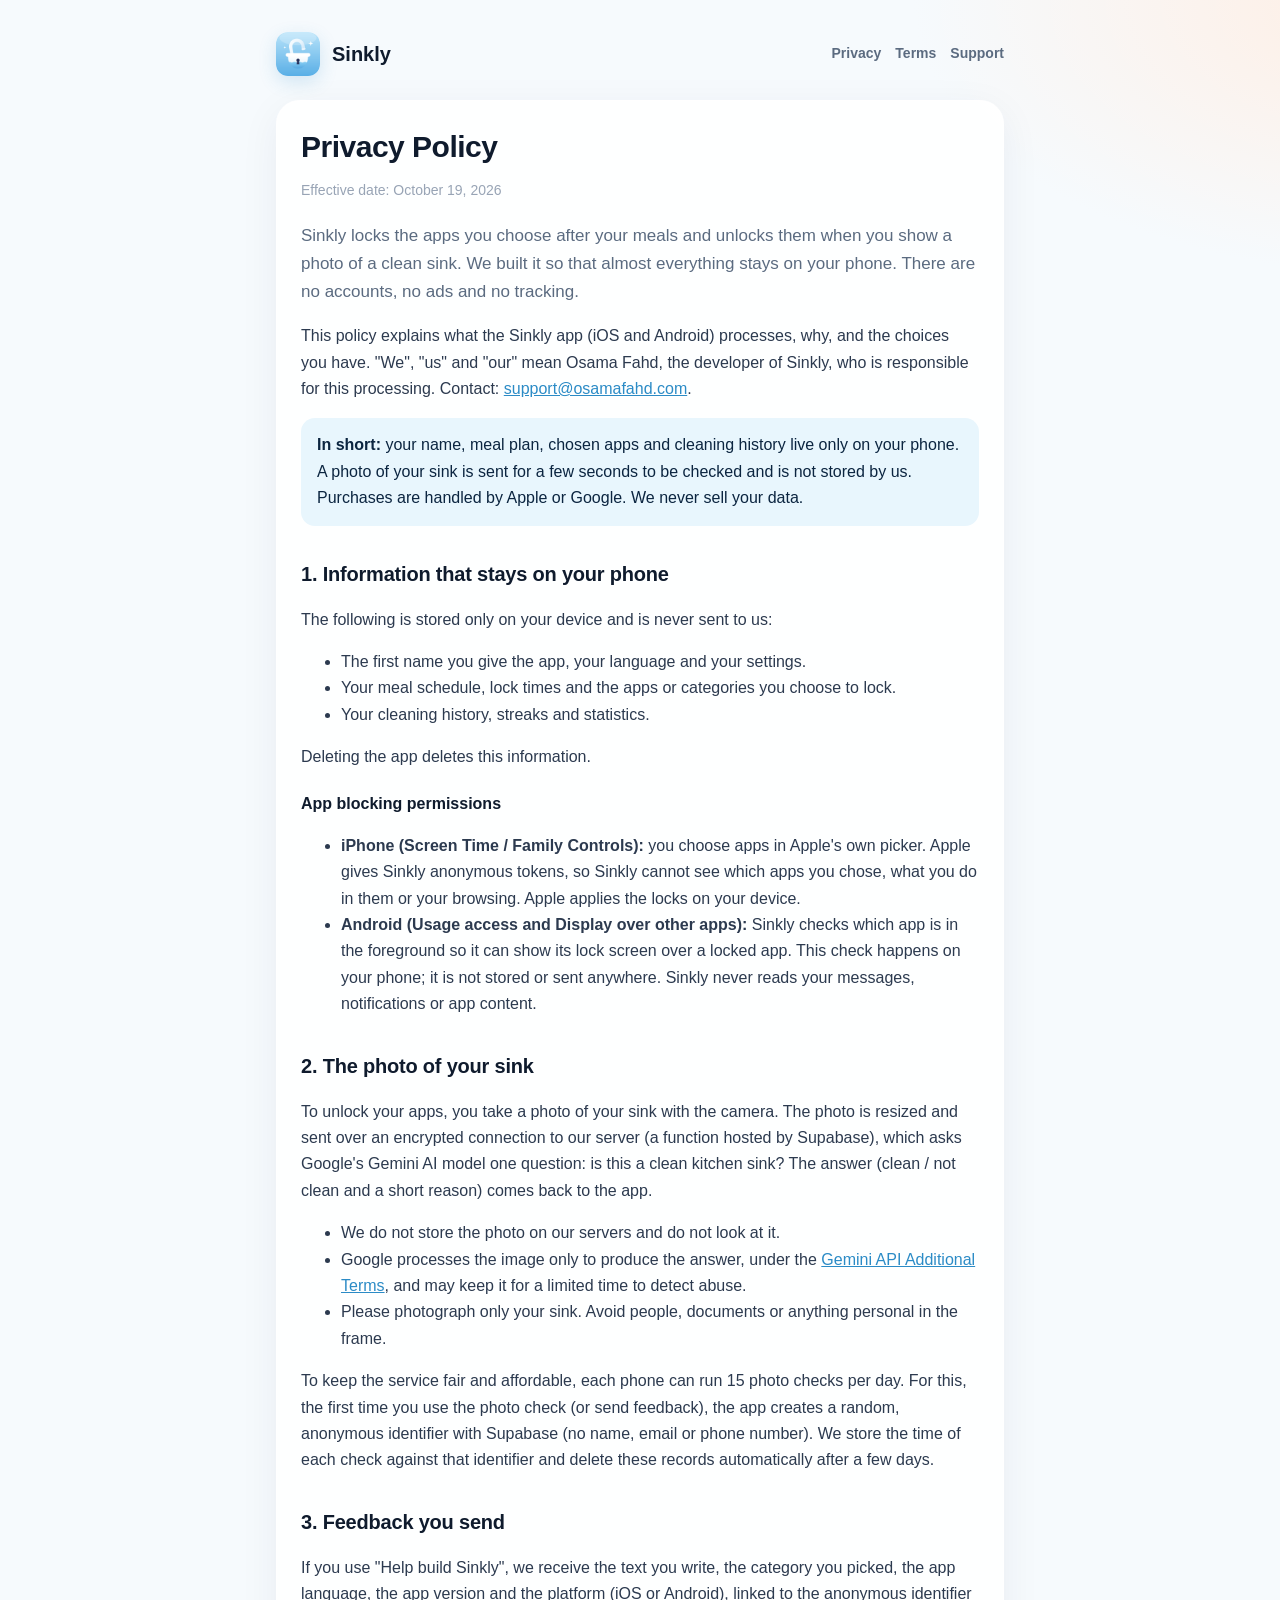
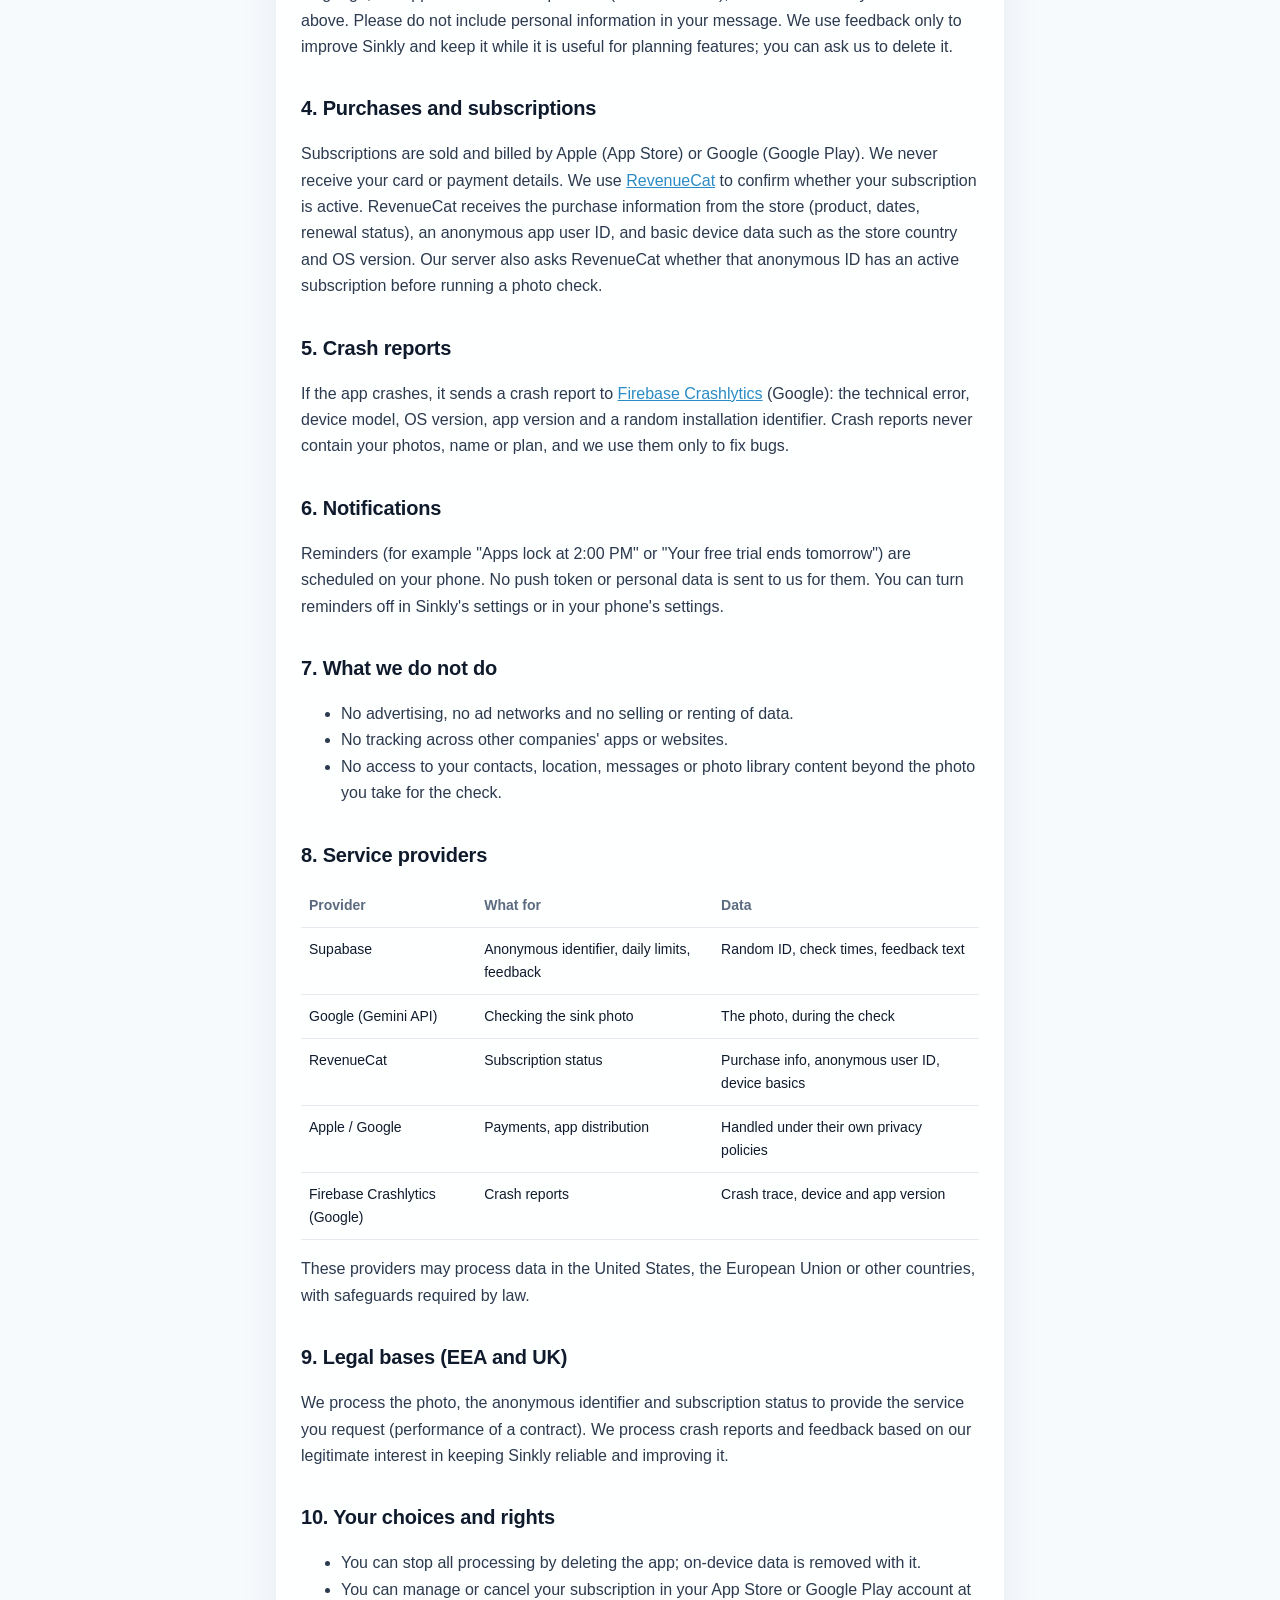
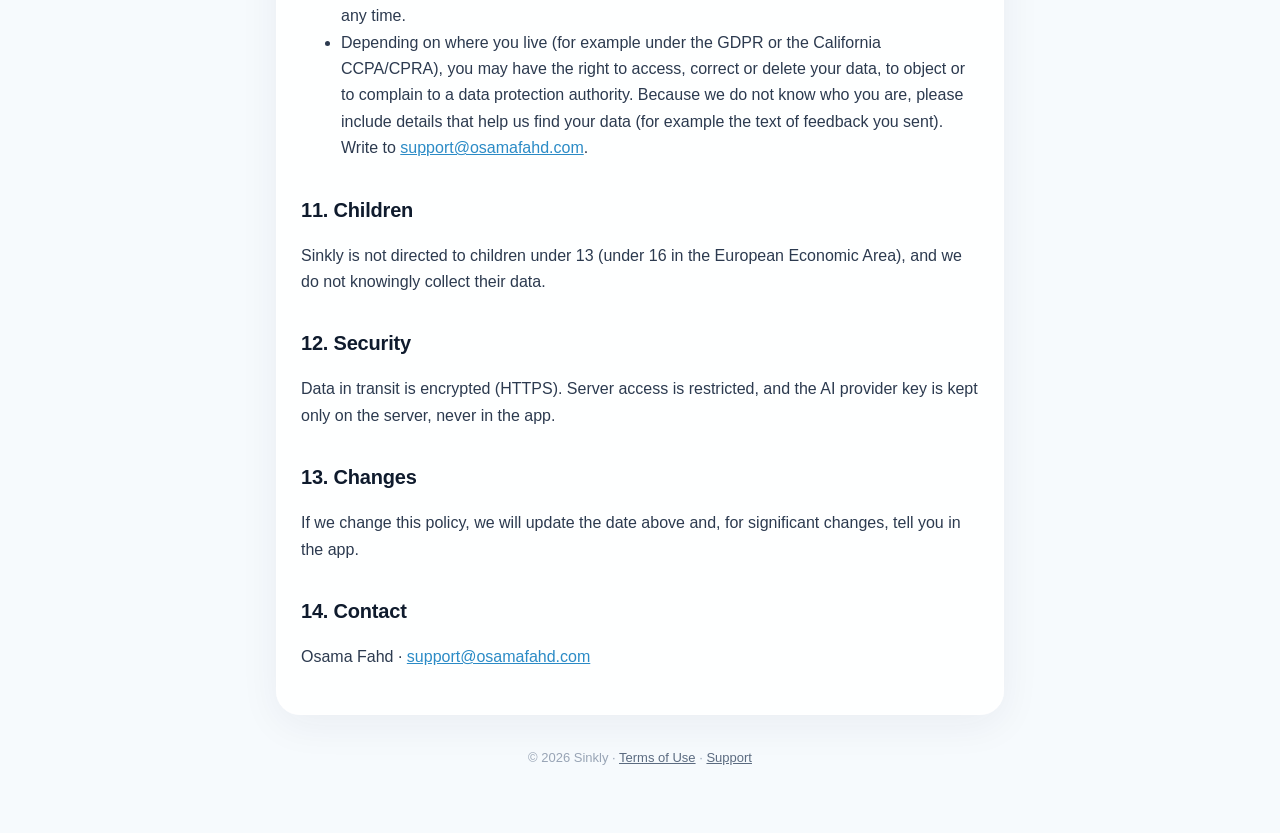
==== docs/privacy/index.html @ 2b80a1a0 "Pre-launch: RevenueCat, local reminders, bundled fonts, legal site - Replace the Adapty skeleton wit" ====
<!doctype html>
<html lang="en">
<head>
  <meta charset="utf-8">
  <meta name="viewport" content="width=device-width, initial-scale=1">
  <title>Privacy Policy · Sinkly</title>
  <meta name="description" content="How Sinkly handles your data: most of it never leaves your phone.">
  <link rel="icon" href="../icon.png">
  <link rel="stylesheet" href="../style.css">
</head>
<body>
<div class="wrap">
  <header class="site">
    <img src="../icon.png" alt="">
    <a class="brand" href="../">Sinkly</a>
    <nav><a href="../privacy/">Privacy</a><a href="../terms/">Terms</a><a href="../support/">Support</a></nav>
  </header>

  <main class="card">
    <h1>Privacy Policy</h1>
    <p class="meta">Effective date: October 19, 2026</p>

    <p class="lead">Sinkly locks the apps you choose after your meals and unlocks them when you show a photo of a clean sink. We built it so that almost everything stays on your phone. There are no accounts, no ads and no tracking.</p>

    <p>This policy explains what the Sinkly app (iOS and Android) processes, why, and the choices you have. "We", "us" and "our" mean Osama Fahd, the developer of Sinkly, who is responsible for this processing. Contact: <a href="mailto:support@osamafahd.com">support@osamafahd.com</a>.</p>

    <div class="note"><b>In short:</b> your name, meal plan, chosen apps and cleaning history live only on your phone. A photo of your sink is sent for a few seconds to be checked and is not stored by us. Purchases are handled by Apple or Google. We never sell your data.</div>

    <h2>1. Information that stays on your phone</h2>
    <p>The following is stored only on your device and is never sent to us:</p>
    <ul>
      <li>The first name you give the app, your language and your settings.</li>
      <li>Your meal schedule, lock times and the apps or categories you choose to lock.</li>
      <li>Your cleaning history, streaks and statistics.</li>
    </ul>
    <p>Deleting the app deletes this information.</p>

    <h3>App blocking permissions</h3>
    <ul>
      <li><b>iPhone (Screen Time / Family Controls):</b> you choose apps in Apple's own picker. Apple gives Sinkly anonymous tokens, so Sinkly cannot see which apps you chose, what you do in them or your browsing. Apple applies the locks on your device.</li>
      <li><b>Android (Usage access and Display over other apps):</b> Sinkly checks which app is in the foreground so it can show its lock screen over a locked app. This check happens on your phone; it is not stored or sent anywhere. Sinkly never reads your messages, notifications or app content.</li>
    </ul>

    <h2>2. The photo of your sink</h2>
    <p>To unlock your apps, you take a photo of your sink with the camera. The photo is resized and sent over an encrypted connection to our server (a function hosted by Supabase), which asks Google's Gemini AI model one question: is this a clean kitchen sink? The answer (clean / not clean and a short reason) comes back to the app.</p>
    <ul>
      <li>We do not store the photo on our servers and do not look at it.</li>
      <li>Google processes the image only to produce the answer, under the <a href="https://ai.google.dev/gemini-api/terms">Gemini API Additional Terms</a>, and may keep it for a limited time to detect abuse.</li>
      <li>Please photograph only your sink. Avoid people, documents or anything personal in the frame.</li>
    </ul>
    <p>To keep the service fair and affordable, each phone can run 15 photo checks per day. For this, the first time you use the photo check (or send feedback), the app creates a random, anonymous identifier with Supabase (no name, email or phone number). We store the time of each check against that identifier and delete these records automatically after a few days.</p>

    <h2>3. Feedback you send</h2>
    <p>If you use "Help build Sinkly", we receive the text you write, the category you picked, the app language, the app version and the platform (iOS or Android), linked to the anonymous identifier above. Please do not include personal information in your message. We use feedback only to improve Sinkly and keep it while it is useful for planning features; you can ask us to delete it.</p>

    <h2>4. Purchases and subscriptions</h2>
    <p>Subscriptions are sold and billed by Apple (App Store) or Google (Google Play). We never receive your card or payment details. We use <a href="https://www.revenuecat.com/privacy">RevenueCat</a> to confirm whether your subscription is active. RevenueCat receives the purchase information from the store (product, dates, renewal status), an anonymous app user ID, and basic device data such as the store country and OS version. Our server also asks RevenueCat whether that anonymous ID has an active subscription before running a photo check.</p>

    <h2>5. Crash reports</h2>
    <p>If the app crashes, it sends a crash report to <a href="https://firebase.google.com/support/privacy">Firebase Crashlytics</a> (Google): the technical error, device model, OS version, app version and a random installation identifier. Crash reports never contain your photos, name or plan, and we use them only to fix bugs.</p>

    <h2>6. Notifications</h2>
    <p>Reminders (for example "Apps lock at 2:00 PM" or "Your free trial ends tomorrow") are scheduled on your phone. No push token or personal data is sent to us for them. You can turn reminders off in Sinkly's settings or in your phone's settings.</p>

    <h2>7. What we do not do</h2>
    <ul>
      <li>No advertising, no ad networks and no selling or renting of data.</li>
      <li>No tracking across other companies' apps or websites.</li>
      <li>No access to your contacts, location, messages or photo library content beyond the photo you take for the check.</li>
    </ul>

    <h2>8. Service providers</h2>
    <table>
      <tr><th>Provider</th><th>What for</th><th>Data</th></tr>
      <tr><td>Supabase</td><td>Anonymous identifier, daily limits, feedback</td><td>Random ID, check times, feedback text</td></tr>
      <tr><td>Google (Gemini API)</td><td>Checking the sink photo</td><td>The photo, during the check</td></tr>
      <tr><td>RevenueCat</td><td>Subscription status</td><td>Purchase info, anonymous user ID, device basics</td></tr>
      <tr><td>Apple / Google</td><td>Payments, app distribution</td><td>Handled under their own privacy policies</td></tr>
      <tr><td>Firebase Crashlytics (Google)</td><td>Crash reports</td><td>Crash trace, device and app version</td></tr>
    </table>
    <p>These providers may process data in the United States, the European Union or other countries, with safeguards required by law.</p>

    <h2>9. Legal bases (EEA and UK)</h2>
    <p>We process the photo, the anonymous identifier and subscription status to provide the service you request (performance of a contract). We process crash reports and feedback based on our legitimate interest in keeping Sinkly reliable and improving it.</p>

    <h2>10. Your choices and rights</h2>
    <ul>
      <li>You can stop all processing by deleting the app; on-device data is removed with it.</li>
      <li>You can manage or cancel your subscription in your App Store or Google Play account at any time.</li>
      <li>Depending on where you live (for example under the GDPR or the California CCPA/CPRA), you may have the right to access, correct or delete your data, to object or to complain to a data protection authority. Because we do not know who you are, please include details that help us find your data (for example the text of feedback you sent). Write to <a href="mailto:support@osamafahd.com">support@osamafahd.com</a>.</li>
    </ul>

    <h2>11. Children</h2>
    <p>Sinkly is not directed to children under 13 (under 16 in the European Economic Area), and we do not knowingly collect their data.</p>

    <h2>12. Security</h2>
    <p>Data in transit is encrypted (HTTPS). Server access is restricted, and the AI provider key is kept only on the server, never in the app.</p>

    <h2>13. Changes</h2>
    <p>If we change this policy, we will update the date above and, for significant changes, tell you in the app.</p>

    <h2>14. Contact</h2>
    <p>Osama Fahd · <a href="mailto:support@osamafahd.com">support@osamafahd.com</a></p>
  </main>

  <footer class="site">© 2026 Sinkly · <a href="../terms/">Terms of Use</a> · <a href="../support/">Support</a></footer>
</div>
</body>
</html>
---- docs/style.css ----
:root {
  --primary: #89cff0;
  --primary-ink: #2b8bc6;
  --on-primary: #0b2540;
  --ink: #0f1b2d;
  --ink-soft: #5b6b80;
  --ink-muted: #98a4b5;
  --divider: #e6ebf1;
  --card: rgba(255, 255, 255, 0.9);
  --bg: #f6fafd;
}

* { box-sizing: border-box; }

html { -webkit-text-size-adjust: 100%; }

body {
  margin: 0;
  font-family: "Plus Jakarta Sans", -apple-system, BlinkMacSystemFont, "Segoe UI", Roboto, sans-serif;
  color: var(--ink);
  line-height: 1.65;
  background:
    radial-gradient(1200px 600px at 10% -10%, #d6effc 0%, transparent 60%),
    radial-gradient(900px 500px at 110% 0%, #ffeee3 0%, transparent 55%),
    var(--bg);
  min-height: 100vh;
}

a { color: var(--primary-ink); }

.wrap { max-width: 760px; margin: 0 auto; padding: 24px 16px 64px; }

header.site {
  display: flex;
  align-items: center;
  gap: 12px;
  padding: 8px 0 24px;
}

header.site img { width: 44px; height: 44px; border-radius: 12px; box-shadow: 0 6px 18px rgba(43, 139, 198, 0.18); }
header.site a.brand { font-weight: 800; font-size: 20px; color: var(--ink); text-decoration: none; }
header.site nav { margin-left: auto; display: flex; gap: 14px; flex-wrap: wrap; font-size: 14px; }
header.site nav a { color: var(--ink-soft); text-decoration: none; font-weight: 600; }
header.site nav a:hover { color: var(--primary-ink); }

.card {
  background: var(--card);
  border: 1px solid rgba(255, 255, 255, 0.9);
  border-radius: 24px;
  padding: 28px 24px;
  box-shadow: 0 10px 40px rgba(31, 42, 68, 0.06);
}

h1 { font-size: 30px; line-height: 1.2; margin: 0 0 6px; letter-spacing: -0.5px; }
h2 { font-size: 20px; margin: 32px 0 8px; letter-spacing: -0.2px; }
h3 { font-size: 16px; margin: 20px 0 6px; }
p, li { color: #2c3a4f; }
.meta { color: var(--ink-muted); font-size: 14px; margin-bottom: 20px; }
.lead { font-size: 17px; color: var(--ink-soft); }

table { width: 100%; border-collapse: collapse; margin: 12px 0; font-size: 14px; }
th, td { text-align: left; vertical-align: top; padding: 10px 8px; border-bottom: 1px solid var(--divider); }
th { color: var(--ink-soft); font-weight: 700; }

.note {
  background: #e8f6fd;
  border-radius: 14px;
  padding: 14px 16px;
  margin: 16px 0;
  color: var(--on-primary);
}

.buttons { display: flex; gap: 12px; flex-wrap: wrap; margin: 20px 0 8px; }
.btn {
  display: inline-flex;
  align-items: center;
  justify-content: center;
  min-height: 52px;
  padding: 0 22px;
  border-radius: 999px;
  font-weight: 800;
  text-decoration: none;
  color: var(--on-primary);
  background: linear-gradient(135deg, #a6dcf5, var(--primary) 50%, #74c3ec);
  box-shadow: 0 10px 24px rgba(137, 207, 240, 0.45);
}
.btn.secondary { background: #fff; box-shadow: 0 6px 18px rgba(31, 42, 68, 0.08); }

.hero { text-align: center; padding: 24px 8px 8px; }
.hero img { width: 112px; height: 112px; border-radius: 28px; box-shadow: 0 16px 40px rgba(43, 139, 198, 0.25); }
.hero h1 { font-size: 36px; margin-top: 18px; }
.hero .buttons { justify-content: center; }

.steps { display: grid; gap: 12px; grid-template-columns: repeat(auto-fit, minmax(160px, 1fr)); margin-top: 24px; }
.step { background: #fff; border-radius: 18px; padding: 16px; text-align: left; }
.step b { display: block; margin-bottom: 4px; }

footer.site { margin-top: 32px; text-align: center; color: var(--ink-muted); font-size: 13px; }
footer.site a { color: var(--ink-soft); }

@media (max-width: 520px) {
  h1 { font-size: 26px; }
  .card { padding: 22px 18px; border-radius: 20px; }
  header.site nav { gap: 10px; font-size: 13px; }
}
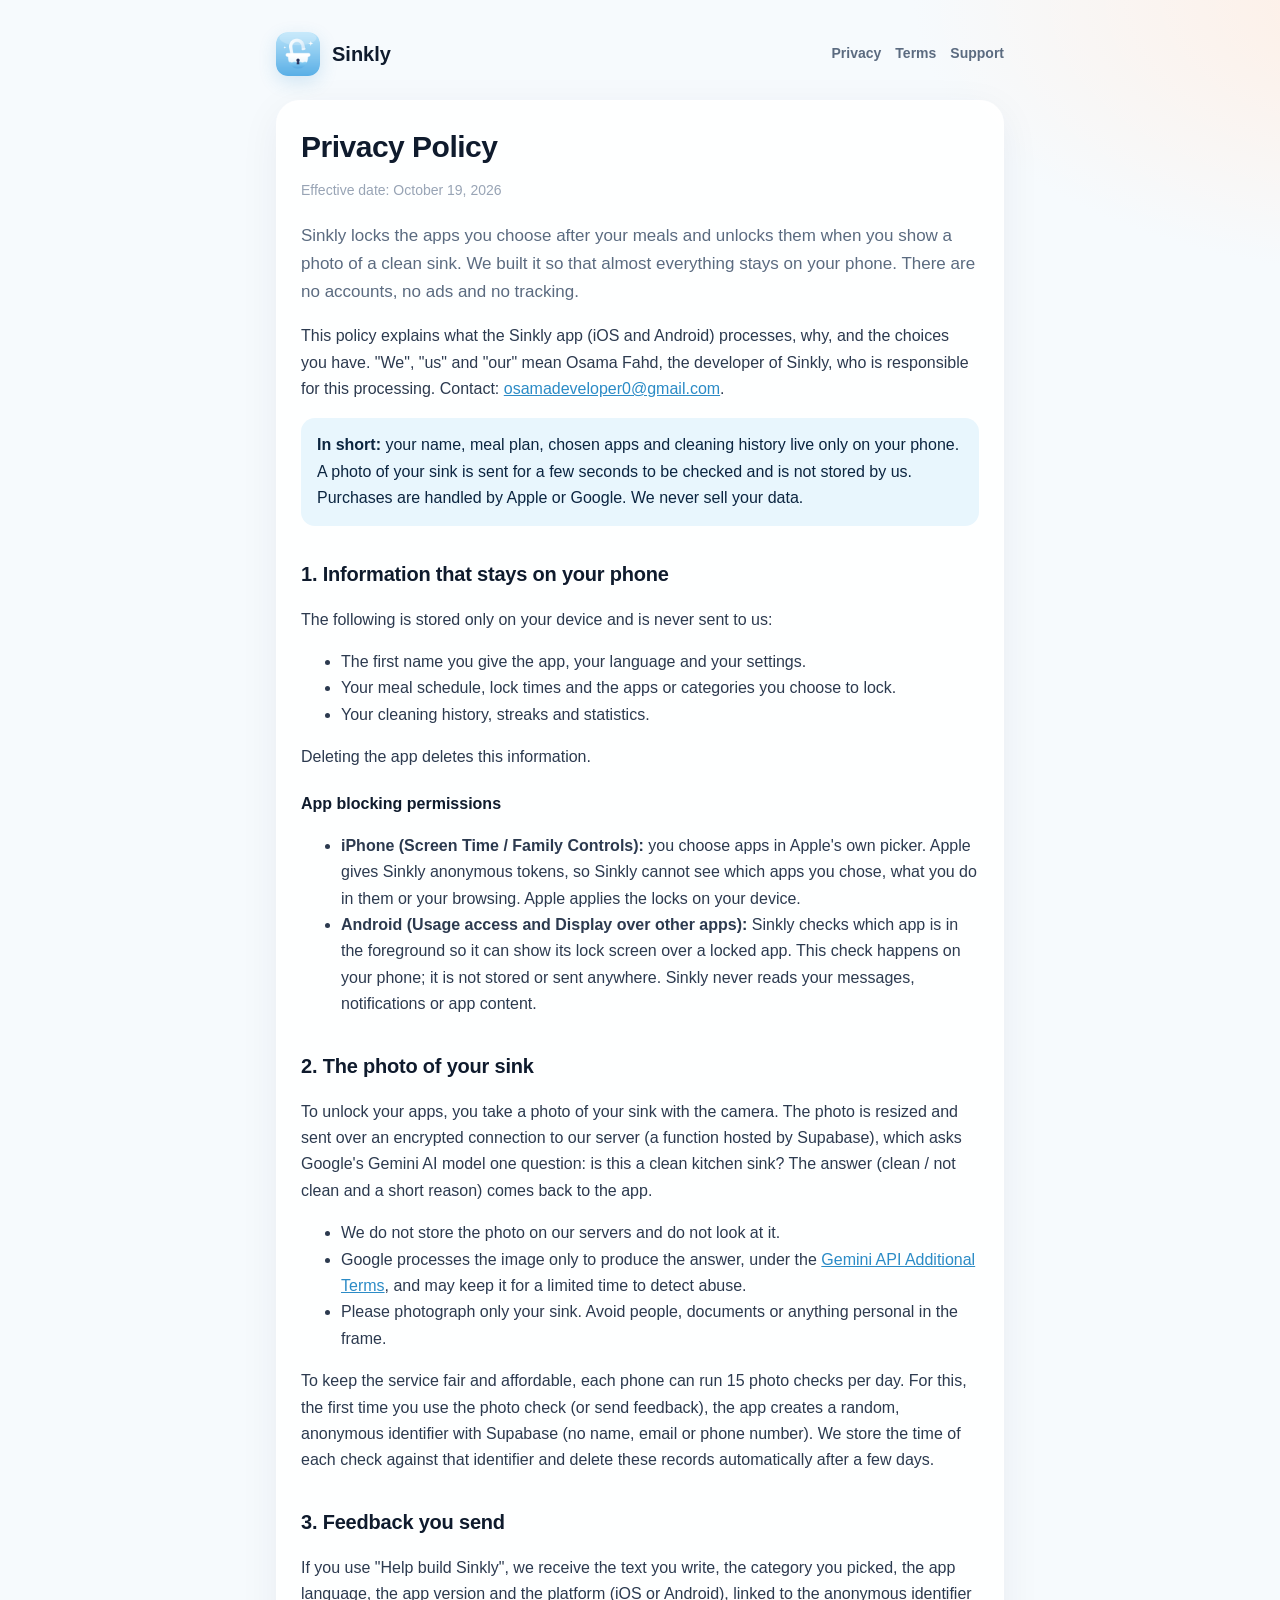
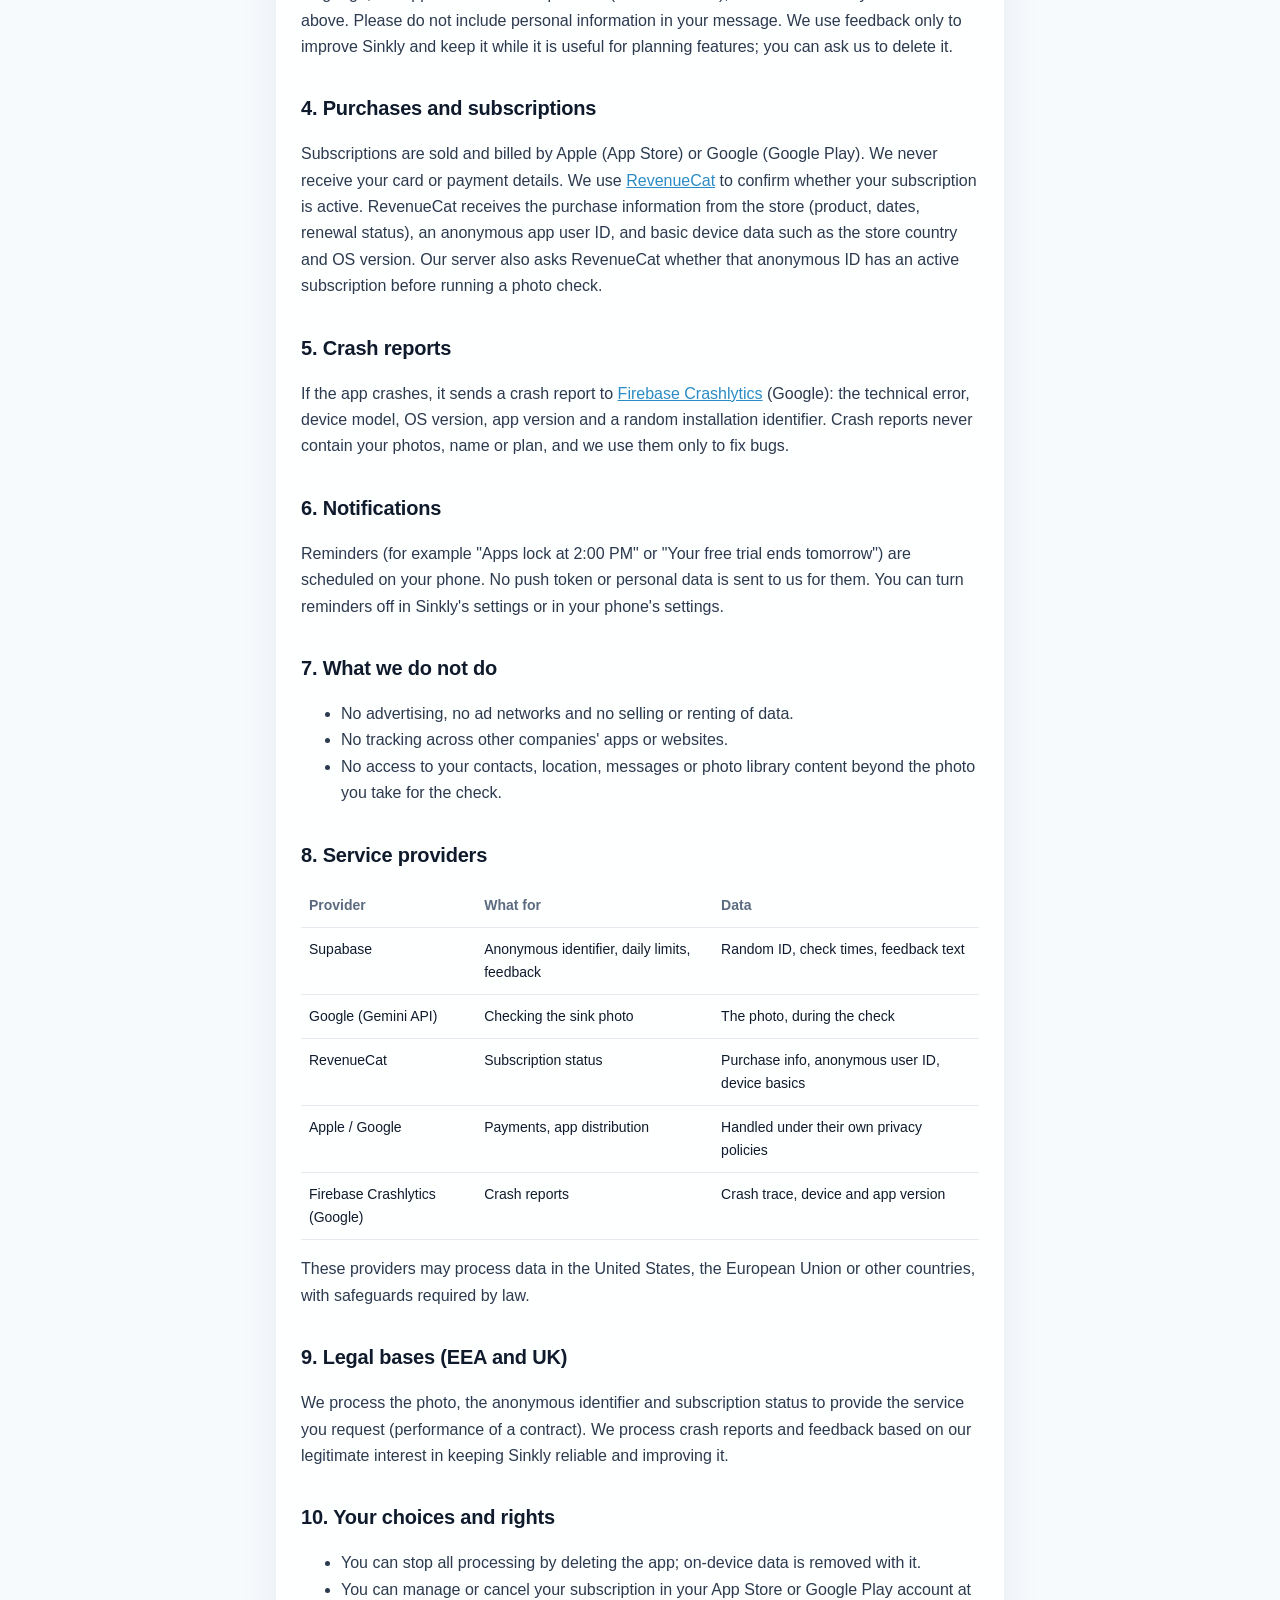
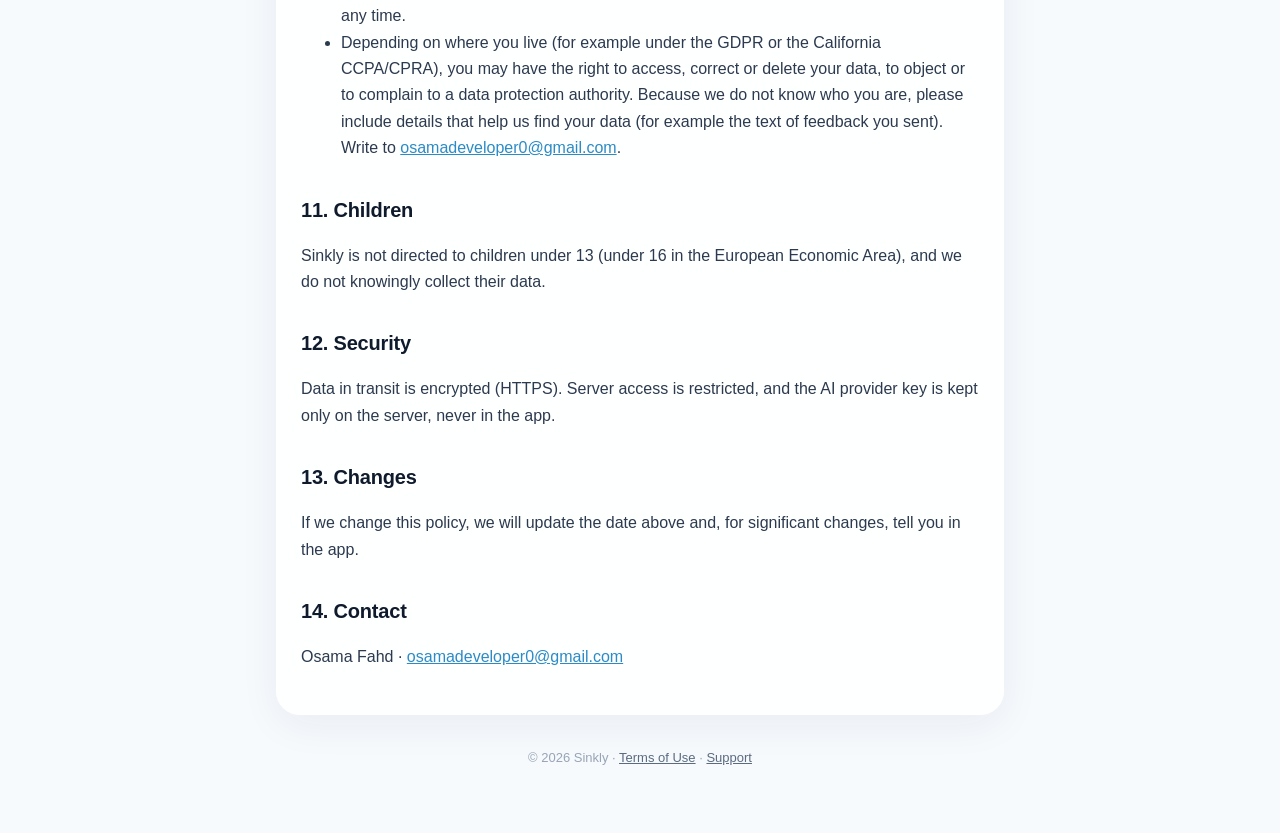
==== commit 62929a71: "Support email: osamadeveloper0@gmail.com Co-Authored-By: Claude Opus 5.5 <noreply@anthropic.com>" ====
--- a/docs/privacy/index.html
+++ b/docs/privacy/index.html
@@ -22,7 +22,7 @@
 
     <p class="lead">Sinkly locks the apps you choose after your meals and unlocks them when you show a photo of a clean sink. We built it so that almost everything stays on your phone. There are no accounts, no ads and no tracking.</p>
 
-    <p>This policy explains what the Sinkly app (iOS and Android) processes, why, and the choices you have. "We", "us" and "our" mean Osama Fahd, the developer of Sinkly, who is responsible for this processing. Contact: <a href="mailto:support@osamafahd.com">support@osamafahd.com</a>.</p>
+    <p>This policy explains what the Sinkly app (iOS and Android) processes, why, and the choices you have. "We", "us" and "our" mean Osama Fahd, the developer of Sinkly, who is responsible for this processing. Contact: <a href="mailto:osamadeveloper0@gmail.com">osamadeveloper0@gmail.com</a>.</p>
 
     <div class="note"><b>In short:</b> your name, meal plan, chosen apps and cleaning history live only on your phone. A photo of your sink is sent for a few seconds to be checked and is not stored by us. Purchases are handled by Apple or Google. We never sell your data.</div>
 
@@ -87,7 +87,7 @@
     <ul>
       <li>You can stop all processing by deleting the app; on-device data is removed with it.</li>
       <li>You can manage or cancel your subscription in your App Store or Google Play account at any time.</li>
-      <li>Depending on where you live (for example under the GDPR or the California CCPA/CPRA), you may have the right to access, correct or delete your data, to object or to complain to a data protection authority. Because we do not know who you are, please include details that help us find your data (for example the text of feedback you sent). Write to <a href="mailto:support@osamafahd.com">support@osamafahd.com</a>.</li>
+      <li>Depending on where you live (for example under the GDPR or the California CCPA/CPRA), you may have the right to access, correct or delete your data, to object or to complain to a data protection authority. Because we do not know who you are, please include details that help us find your data (for example the text of feedback you sent). Write to <a href="mailto:osamadeveloper0@gmail.com">osamadeveloper0@gmail.com</a>.</li>
     </ul>
 
     <h2>11. Children</h2>
@@ -100,7 +100,7 @@
     <p>If we change this policy, we will update the date above and, for significant changes, tell you in the app.</p>
 
     <h2>14. Contact</h2>
-    <p>Osama Fahd · <a href="mailto:support@osamafahd.com">support@osamafahd.com</a></p>
+    <p>Osama Fahd · <a href="mailto:osamadeveloper0@gmail.com">osamadeveloper0@gmail.com</a></p>
   </main>
 
   <footer class="site">© 2026 Sinkly · <a href="../terms/">Terms of Use</a> · <a href="../support/">Support</a></footer>
